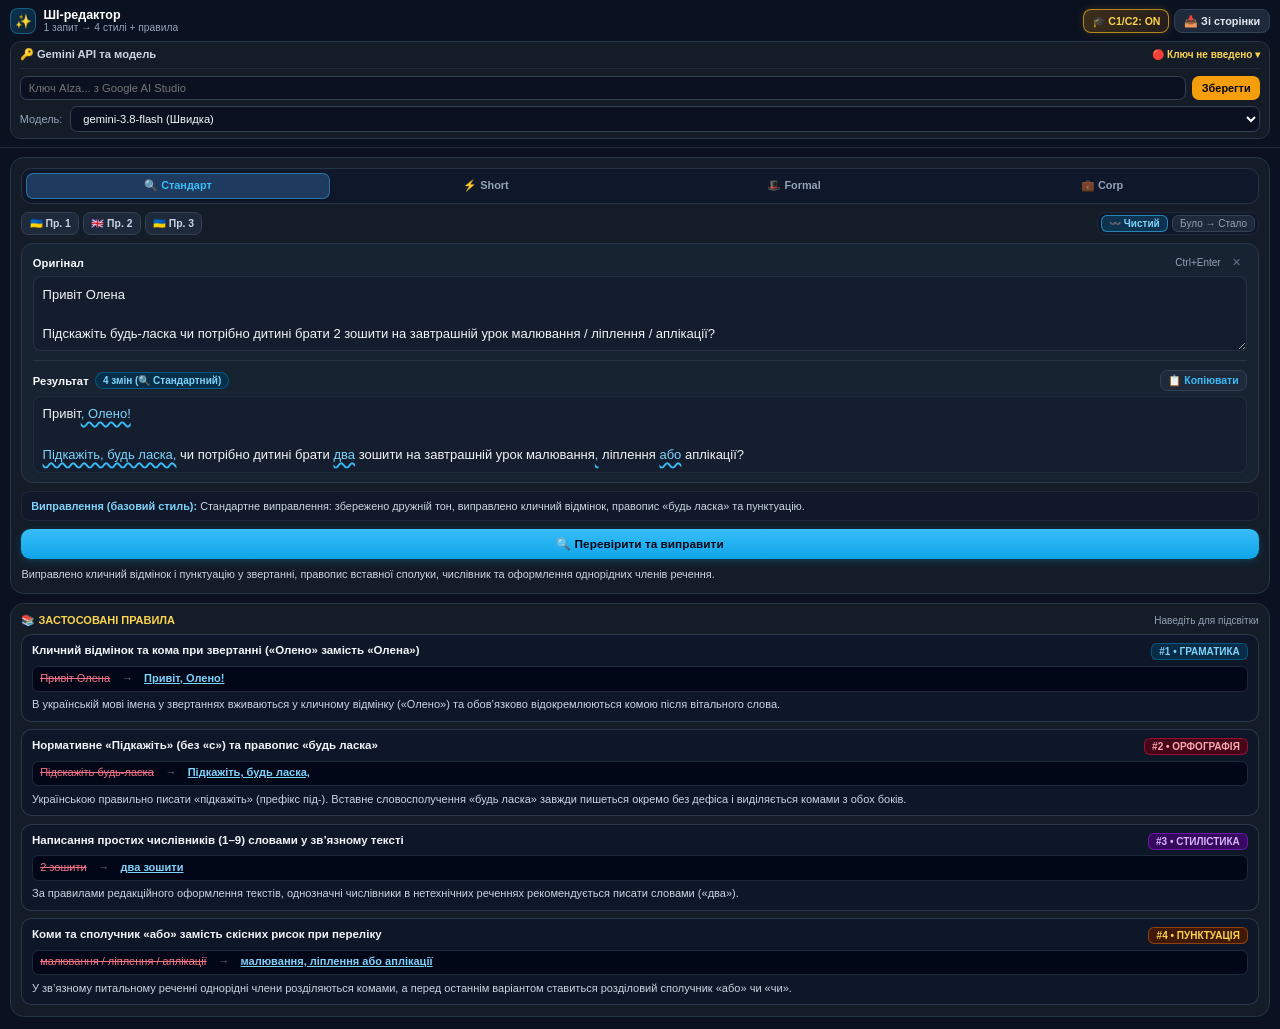
==== chrome_plugin/sidepanel.html @ 9a6841cc "feat: add standalone Chrome Side Panel extension for AI proofreading and rewrite" ====
<!DOCTYPE html>
<html lang="uk">
<head>
  <meta charset="UTF-8">
  <meta name="viewport" content="width=device-width, initial-scale=1.0">
  <title>ШІ-редактор та Виправлення</title>
  <link rel="stylesheet" href="./sidepanel.css">
</head>
<body data-sidepanel-standalone="true">
  <div class="sidepanel-root">
    <!-- Sticky Sidebar Header + Collapsible API Key Drawer -->
    <header class="sp-header">
      <div class="sp-header-top">
        <div class="sp-brand">
          <span class="sp-brand-icon">✨</span>
          <div>
            <div class="sp-brand-title">ШІ-редактор</div>
            <div class="sp-brand-sub">1 запит → 4 стилі + правила</div>
          </div>
        </div>
        <div class="sp-header-actions">
          <button id="btnToggleCamC1C2" type="button" class="ext-btn-cam ext-btn-cam-active" aria-pressed="true" title="Суворий режим Cambridge C1/C2 (CAE/CPE): перевіряє всі 12 розділів поглибленої граматики (Unreal Past, Modal Idioms, Inversion, Subjunctive, Conditionals, Collocations)">
            🎓 C1/C2: ON
          </button>
          <button id="btnGrabPageSelection" type="button" class="ext-btn-secondary" title="Взяти виділений мишкою текст з активної вкладки">
            📥 Зі сторінки
          </button>
        </div>
      </div>

      <details id="extApiKeyDetails" class="sp-key-details" open>
        <summary class="sp-key-summary">
          <span>🔑 Gemini API та модель</span>
          <span id="extKeyStatusBadge" class="text-[10px] text-amber-300 font-semibold">🔴 Ключ не введено ▾</span>
        </summary>
        <div class="sp-key-body">
          <div class="flex gap-1.5">
            <input id="extApiKeyInput" type="password" autocomplete="off" spellcheck="false" placeholder="Ключ AIza... з Google AI Studio" class="ext-input">
            <button id="btnExtSaveKey" type="button" class="ext-btn-save">Зберегти</button>
          </div>
          <div class="flex items-center justify-between gap-2">
            <label for="extModelSelect" class="text-[11px] text-slate-400 font-medium">Модель:</label>
            <select id="extModelSelect" class="ext-input">
              <option value="gemini-3.8-flash" selected>gemini-3.8-flash (Швидка)</option>
              <option value="gemini-3.5-flash-lite">gemini-3.5-flash-lite (Легка)</option>
              <option value="gemini-4-argon">gemini-4-argon (Глибока)</option>
              <option value="gemini-4-carbon">gemini-4-carbon (Макс)</option>
            </select>
          </div>
        </div>
      </details>
    </header>

    <!-- Main Sidebar Content -->
    <main class="sp-main">
      <!-- Editor Card -->
      <section class="ai-editor-shell">
        <!-- 4-Style Segmented Switcher (Default / Short / Formal / Corp) -->
        <div class="style-variant-bar" role="tablist" aria-label="Стиль результату">
          <button type="button" data-style-variant="default" class="style-variant-btn style-variant-btn-active" title="Стандартне виправлення зі збереженням тону">
            🔍 Стандарт
          </button>
          <button type="button" data-style-variant="short" class="style-variant-btn" title="Короткий та лаконічний варіант">
            ⚡ Short
          </button>
          <button type="button" data-style-variant="formal" class="style-variant-btn" title="Офіційно-діловий стиль">
            🎩 Formal
          </button>
          <button type="button" data-style-variant="corp" class="style-variant-btn" title="Корпоративний стиль для робочих чатів і листів">
            💼 Corp
          </button>
        </div>

        <!-- Compact Presets + Diff Mode Toggle Row -->
        <div class="sp-toolbar-row">
          <div class="sp-presets-group" aria-label="Швидкі приклади">
            <button type="button" data-preset="uk_parent_note" class="proofread-preset-btn ext-chip-btn" title="Український приклад: повідомлення вчителю">🇺🇦 Пр. 1</button>
            <button type="button" data-preset="en_team_note" class="proofread-preset-btn ext-chip-btn" title="Англійський приклад: робоче повідомлення">🇬🇧 Пр. 2</button>
            <button type="button" data-preset="uk_story" class="proofread-preset-btn ext-chip-btn" title="Український приклад: пізнавальна нотатка">🇺🇦 Пр. 3</button>
          </div>
          <div class="sp-diff-toggle" role="group" aria-label="Режим підсвітки">
            <button id="btnDiffModeWavy" type="button" class="px-2 py-0.5 rounded-md bg-sky-500/20 border border-sky-400/60 text-sky-300 font-bold text-[10px] transition">
              〰️ Чистий
            </button>
            <button id="btnDiffModeInline" type="button" class="px-2 py-0.5 rounded-md bg-slate-800 border border-slate-700 text-slate-400 font-medium text-[10px] transition">
              Було → Стало
            </button>
          </div>
        </div>

        <!-- Stacked Оригінал & Результат Card -->
        <div class="ai-editor-boxes-card">
          <!-- BOX 1: Оригінал -->
          <div class="sp-box-section">
            <div class="sp-box-header">
              <label for="proofreadOriginalInput" class="sp-box-title">Оригінал</label>
              <div class="flex items-center gap-1.5">
                <span class="text-[10px] text-slate-400">Ctrl+Enter</span>
                <button id="btnClearOriginal" type="button" class="sp-clear-btn" title="Очистити поле вводу">✕</button>
              </div>
            </div>
            <textarea id="proofreadOriginalInput" rows="3" spellcheck="false" placeholder="Введіть або вставте текст..." class="proofread-textarea"></textarea>
          </div>

          <div class="sp-box-divider"></div>

          <!-- BOX 2: Результат -->
          <div class="sp-box-section">
            <div class="sp-box-header">
              <div class="flex items-center gap-1.5">
                <span class="sp-box-title">Результат</span>
                <span id="proofreadChangesCountBadge" class="text-[10px] font-bold px-2 py-0.5 rounded-full bg-sky-950 text-sky-300 border border-sky-700/70">0 змін</span>
              </div>
              <button id="btnCopyProofread" type="button" title="Скопіювати активний варіант у буфер обміну" class="ext-copy-btn">
                📋 Копіювати
              </button>
            </div>
            <div id="proofreadResultBox" class="proofread-result-text"></div>
          </div>
        </div>

        <!-- Active Style Explanation Note -->
        <div id="proofreadStyleNote" class="sp-style-note"></div>

        <!-- Primary Action CTA -->
        <button id="btnRunProofread" type="button" class="ext-btn-primary">
          🔍 Перевірити та виправити
        </button>
        <p id="proofreadSummaryText" class="sp-summary-text"></p>
      </section>

      <!-- Applied Rules Breakdown -->
      <section class="ai-editor-shell sp-rules-section">
        <div class="sp-rules-header">
          <span class="text-[11px] font-extrabold text-amber-300 uppercase">📚 Застосовані правила</span>
          <span class="text-[10px] text-slate-400">Наведіть для підсвітки</span>
        </div>
        <div id="proofreadRulesContainer" class="space-y-2"></div>
      </section>
    </main>
  </div>

  <!-- Toast Banner -->
  <div id="extToastBanner" class="sp-toast hidden"></div>

  <script src="./tools.js"></script>
</body>
</html>
---- chrome_plugin/sidepanel.css ----
/* Standalone Sidebar-Adapted Styles for Chrome Side Panel (chrome_plugin/sidepanel.html) */
:root {
  color-scheme: dark;
}

* {
  box-sizing: border-box;
  font-family: -apple-system, BlinkMacSystemFont, 'Segoe UI', Roboto, Inter, sans-serif;
}

html,
body {
  margin: 0;
  padding: 0;
  width: 100%;
  min-height: 100dvh;
  background-color: #0b1120;
  color: #f8fafc;
  overflow-x: hidden;
  scrollbar-width: thin;
  scrollbar-color: #334155 transparent;
}

.hidden {
  display: none !important;
}

/* Root Sidebar Container with Container Queries for narrow (300px–420px) Side Panel */
.sidepanel-root {
  container-type: inline-size;
  container-name: sidepanel;
  display: flex;
  flex-direction: column;
  min-height: 100dvh;
  padding-bottom: 0.75rem;
}

/* Sticky Top Header & API Drawer */
.sp-header {
  position: sticky;
  top: 0;
  z-index: 30;
  background: rgba(11, 17, 32, 0.94);
  backdrop-filter: blur(10px);
  border-bottom: 1px solid #1e293b;
  padding: 0.5rem 0.625rem;
  display: flex;
  flex-direction: column;
  gap: 0.4rem;
}

.sp-header-top {
  display: flex;
  align-items: center;
  justify-content: space-between;
  gap: 0.4rem;
}

.sp-header-actions {
  display: flex;
  align-items: center;
  gap: 0.3rem;
  flex-shrink: 0;
}

.ext-btn-cam {
  background-color: #1e293b;
  color: #94a3b8;
  border: 1px solid #334155;
  border-radius: 0.5rem;
  padding: 0.28rem 0.5rem;
  font-size: 0.66rem;
  font-weight: 800;
  cursor: pointer;
  white-space: nowrap;
  transition: all 0.14s ease;
}

.ext-btn-cam:hover {
  border-color: #64748b;
  color: #e2e8f0;
}

.ext-btn-cam-active {
  background: linear-gradient(135deg, rgba(245, 158, 11, 0.22), rgba(217, 119, 6, 0.12)) !important;
  color: #fcd34d !important;
  border-color: rgba(251, 191, 36, 0.65) !important;
  box-shadow: 0 0 8px rgba(245, 158, 11, 0.18);
}

.sp-brand {
  display: flex;
  align-items: center;
  gap: 0.45rem;
  min-width: 0;
}

.sp-brand-icon {
  display: inline-flex;
  align-items: center;
  justify-content: center;
  width: 1.65rem;
  height: 1.65rem;
  border-radius: 0.5rem;
  background: linear-gradient(135deg, rgba(14, 165, 233, 0.25), rgba(56, 189, 248, 0.1));
  border: 1px solid rgba(56, 189, 248, 0.35);
  font-size: 0.85rem;
  flex-shrink: 0;
}

.sp-brand-title {
  font-size: 0.78rem;
  font-weight: 800;
  color: #ffffff;
  line-height: 1.15;
}

.sp-brand-sub {
  font-size: 0.64rem;
  color: #94a3b8;
  line-height: 1.15;
  white-space: nowrap;
  overflow: hidden;
  text-overflow: ellipsis;
}

.sp-key-details {
  background-color: #131c27;
  border: 1px solid #263548;
  border-radius: 0.65rem;
  padding: 0.38rem 0.55rem;
}

.sp-key-summary {
  font-size: 0.7rem;
  font-weight: 700;
  color: #cbd5e1;
  cursor: pointer;
  display: flex;
  align-items: center;
  justify-content: space-between;
  gap: 0.4rem;
  list-style: none;
}

.sp-key-summary::-webkit-details-marker {
  display: none;
}

.sp-key-body {
  margin-top: 0.45rem;
  padding-top: 0.45rem;
  border-top: 1px solid #1e293b;
  display: flex;
  flex-direction: column;
  gap: 0.4rem;
}

/* Main Content Stack */
.sp-main {
  display: flex;
  flex-direction: column;
  gap: 0.55rem;
  padding: 0.55rem 0.625rem 0.25rem;
  flex: 1;
}

.ai-editor-shell {
  background-color: #131c27;
  border: 1px solid #263548;
  border-radius: 0.85rem;
  padding: 0.65rem;
  display: flex;
  flex-direction: column;
  gap: 0.5rem;
}

/* 4-Style Segmented Switcher (Default / Short / Formal / Corp) */
.style-variant-bar {
  display: grid;
  grid-template-columns: repeat(4, minmax(0, 1fr));
  gap: 0.25rem;
  background-color: #0f172a;
  padding: 0.22rem;
  border-radius: 0.65rem;
  border: 1px solid #263548;
}

/* Automatically switch to 2x2 grid when Side Panel is dragged narrower than 325px */
@container sidepanel (max-width: 325px) {
  .style-variant-bar {
    grid-template-columns: repeat(2, minmax(0, 1fr));
  }
}

.style-variant-btn {
  border: 1px solid transparent;
  background: transparent;
  color: #94a3b8;
  font-size: 0.68rem;
  font-weight: 700;
  padding: 0.36rem 0.2rem;
  border-radius: 0.45rem;
  cursor: pointer;
  transition: all 0.14s ease;
  text-align: center;
  white-space: nowrap;
  overflow: hidden;
  text-overflow: ellipsis;
}

.style-variant-btn:hover {
  color: #e2e8f0;
  background-color: rgba(30, 41, 59, 0.7);
}

.style-variant-btn-active {
  background-color: #1e3a5f !important;
  color: #38bdf8 !important;
  border-color: rgba(56, 189, 248, 0.45) !important;
  box-shadow: 0 1px 3px rgba(0, 0, 0, 0.3);
}

/* Compact Toolbar Row (Presets + Diff Toggle) */
.sp-toolbar-row {
  display: flex;
  flex-wrap: wrap;
  align-items: center;
  justify-content: space-between;
  gap: 0.35rem;
}

.sp-presets-group {
  display: flex;
  align-items: center;
  gap: 0.25rem;
}

.sp-diff-toggle {
  display: inline-flex;
  align-items: center;
  gap: 0.25rem;
  background-color: #0f172a;
  padding: 0.15rem;
  border-radius: 0.5rem;
  border: 1px solid #1e293b;
}

.ext-chip-btn {
  background-color: #1e293b;
  color: #cbd5e1;
  border: 1px solid #334155;
  border-radius: 0.45rem;
  padding: 0.22rem 0.45rem;
  font-size: 0.65rem;
  font-weight: 600;
  cursor: pointer;
  transition: all 0.14s ease;
  white-space: nowrap;
}

.ext-chip-btn:hover {
  background-color: #334155;
  color: #ffffff;
}

/* Stacked Editor Card (Оригінал + Результат) */
.ai-editor-boxes-card {
  background-color: #182332;
  border: 1px solid #29384c;
  border-radius: 0.75rem;
  padding: 0.6rem 0.65rem;
  display: flex;
  flex-direction: column;
  gap: 0.5rem;
}

.sp-box-section {
  display: flex;
  flex-direction: column;
  gap: 0.3rem;
}

.sp-box-header {
  display: flex;
  align-items: center;
  justify-content: space-between;
  gap: 0.4rem;
}

.sp-box-title {
  font-size: 0.7rem;
  font-weight: 800;
  color: #f8fafc;
  letter-spacing: 0.01em;
}

.sp-clear-btn {
  background: transparent;
  border: 1px solid transparent;
  color: #64748b;
  font-size: 0.68rem;
  line-height: 1;
  padding: 0.15rem 0.3rem;
  border-radius: 0.35rem;
  cursor: pointer;
}

.sp-clear-btn:hover {
  color: #f87171;
  background-color: rgba(239, 68, 68, 0.12);
}

.sp-box-divider {
  border-top: 1px solid #263548;
  margin: 0.05rem 0;
}

.proofread-textarea {
  width: 100%;
  background: rgba(15, 23, 42, 0.45);
  border: 1px solid rgba(51, 65, 85, 0.55);
  border-radius: 0.5rem;
  padding: 0.45rem 0.55rem;
  color: #f1f5f9;
  font-size: 0.8125rem;
  line-height: 1.5;
  resize: vertical;
  min-height: 4.1rem;
  max-height: 10rem;
  field-sizing: content;
}

.proofread-textarea:focus {
  outline: none;
  border-color: rgba(56, 189, 248, 0.65);
  background: rgba(15, 23, 42, 0.75);
}

.proofread-result-text {
  color: #f1f5f9;
  font-size: 0.8125rem;
  line-height: 1.55;
  white-space: pre-wrap;
  word-break: break-word;
  user-select: text;
  min-height: 3.1rem;
  background: rgba(15, 23, 42, 0.35);
  border: 1px solid rgba(51, 65, 85, 0.4);
  border-radius: 0.5rem;
  padding: 0.45rem 0.55rem;
}

.sp-style-note {
  font-size: 0.68rem;
  line-height: 1.4;
  color: #cbd5e1;
  background-color: rgba(15, 23, 42, 0.7);
  border: 1px solid #1e293b;
  border-radius: 0.55rem;
  padding: 0.4rem 0.55rem;
}

.sp-summary-text {
  font-size: 0.68rem;
  line-height: 1.4;
  color: #cbd5e1;
  margin: 0;
}

/* Applied Rules Section in Narrow Sidebar */
.sp-rules-section {
  gap: 0.45rem;
}

.sp-rules-header {
  display: flex;
  align-items: center;
  justify-content: space-between;
  gap: 0.4rem;
}

.proofread-rule-card {
  background-color: rgba(15, 23, 42, 0.85);
  border: 1px solid rgba(51, 65, 85, 0.8);
  border-radius: 0.65rem;
  padding: 0.5rem 0.6rem;
  display: flex;
  flex-direction: column;
  gap: 0.35rem;
  cursor: pointer;
  transition: border-color 0.14s ease, background-color 0.14s ease;
}

.proofread-rule-card:hover {
  background-color: #0f172a;
  border-color: rgba(56, 189, 248, 0.6);
}

.sp-rule-top {
  display: flex;
  align-items: flex-start;
  justify-content: space-between;
  gap: 0.35rem;
}

.sp-rule-title {
  font-size: 0.72rem;
  font-weight: 700;
  color: #f1f5f9;
  line-height: 1.35;
}

.sp-rule-diff-chip {
  font-size: 0.69rem;
  font-family: ui-monospace, SFMono-Regular, Menlo, Consolas, monospace;
  background-color: rgba(2, 6, 23, 0.9);
  border: 1px solid #1e293b;
  padding: 0.22rem 0.45rem;
  border-radius: 0.4rem;
  word-break: break-word;
  line-height: 1.4;
}

.sp-rule-desc {
  font-size: 0.69rem;
  color: #cbd5e1;
  line-height: 1.42;
  margin: 0;
}

/* Mode 1: Wavy blue underline */
.diff-wavy-added {
  color: #7dd3fc;
  text-decoration-line: underline;
  text-decoration-style: wavy;
  text-decoration-color: #38bdf8;
  text-underline-offset: 3px;
  text-decoration-thickness: 1.5px;
  border-radius: 0.2rem;
  transition: background-color 0.15s ease;
}

/* Mode 2: Red strikethrough + Blue underline */
.diff-inline-del {
  color: #f87171;
  text-decoration-line: line-through;
  text-decoration-color: #ef4444;
  text-decoration-thickness: 1.5px;
  opacity: 0.92;
  margin-right: 0.15rem;
  border-radius: 0.2rem;
  transition: background-color 0.15s ease;
}

.diff-inline-ins {
  color: #38bdf8;
  text-decoration-line: underline;
  text-decoration-style: solid;
  text-decoration-color: #38bdf8;
  text-underline-offset: 3px;
  text-decoration-thickness: 1.5px;
  border-radius: 0.2rem;
  transition: background-color 0.15s ease;
}

.diff-span-active {
  background-color: rgba(56, 189, 248, 0.24);
  box-shadow: 0 0 0 2px rgba(56, 189, 248, 0.35);
}

/* Buttons & Inputs */
.ext-btn-primary {
  width: 100%;
  background: linear-gradient(180deg, #38bdf8 0%, #0ea5e9 100%);
  color: #020617;
  font-weight: 800;
  font-size: 0.74rem;
  border: none;
  border-radius: 0.6rem;
  padding: 0.5rem 0.75rem;
  cursor: pointer;
  transition: filter 0.15s ease, transform 0.1s ease;
  box-shadow: 0 2px 8px rgba(14, 165, 233, 0.25);
}

.ext-btn-primary:hover {
  filter: brightness(1.07);
}

.ext-btn-primary:active {
  transform: scale(0.99);
}

.ext-btn-primary:disabled {
  opacity: 0.65;
  cursor: wait;
}

.ext-btn-secondary {
  background-color: #1e293b;
  color: #e2e8f0;
  border: 1px solid #334155;
  border-radius: 0.5rem;
  padding: 0.3rem 0.55rem;
  font-size: 0.68rem;
  font-weight: 700;
  cursor: pointer;
  white-space: nowrap;
  transition: background-color 0.14s ease;
}

.ext-btn-secondary:hover {
  background-color: #334155;
}

.ext-btn-save {
  background-color: #f59e0b;
  color: #020617;
  border: none;
  border-radius: 0.45rem;
  padding: 0.3rem 0.6rem;
  font-size: 0.68rem;
  font-weight: 800;
  cursor: pointer;
  white-space: nowrap;
}

.ext-btn-save:hover {
  background-color: #fbbf24;
}

.ext-input {
  flex: 1;
  min-width: 0;
  background-color: #0b1120;
  border: 1px solid #334155;
  border-radius: 0.45rem;
  color: #f8fafc;
  padding: 0.3rem 0.5rem;
  font-size: 0.7rem;
}

.ext-input:focus {
  outline: none;
  border-color: #38bdf8;
}

.ext-copy-btn {
  display: inline-flex;
  align-items: center;
  gap: 0.2rem;
  padding: 0.2rem 0.48rem;
  border-radius: 0.45rem;
  background-color: #1e293b;
  border: 1px solid #334155;
  color: #38bdf8;
  font-size: 0.65rem;
  font-weight: 700;
  cursor: pointer;
  transition: background-color 0.14s ease;
}

.ext-copy-btn:hover {
  background-color: #334155;
  color: #7dd3fc;
}

.sp-toast {
  position: fixed;
  bottom: 0.6rem;
  left: 0.6rem;
  right: 0.6rem;
  background: #1e293b;
  border: 1px solid #38bdf8;
  color: #e0f2fe;
  padding: 0.45rem 0.65rem;
  border-radius: 0.55rem;
  font-size: 0.68rem;
  font-weight: 600;
  text-align: center;
  z-index: 50;
  box-shadow: 0 6px 18px rgba(0, 0, 0, 0.45);
}

/* Minimal utility classes used by tools.js */
.flex { display: flex; }
.flex-wrap { flex-wrap: wrap; }
.items-center { align-items: center; }
.justify-between { justify-content: space-between; }
.gap-1\.5 { gap: 0.375rem; }
.gap-2 { gap: 0.5rem; }
.space-y-1\.5 > * + * { margin-top: 0.375rem; }
.space-y-2 > * + * { margin-top: 0.45rem; }
.space-y-2\.5 > * + * { margin-top: 0.55rem; }
.space-y-3 > * + * { margin-top: 0.7rem; }
.text-xs { font-size: 0.75rem; }
.text-\[11px\] { font-size: 11px; }
.text-\[10px\] { font-size: 10px; }
.font-bold { font-weight: 700; }
.font-extrabold { font-weight: 800; }
.font-semibold { font-weight: 600; }
.font-medium { font-weight: 500; }
.font-mono { font-family: ui-monospace, SFMono-Regular, Menlo, Consolas, monospace; }
.uppercase { text-transform: uppercase; }
.italic { font-style: italic; }
.underline { text-decoration: underline; }
.line-through { text-decoration: line-through; }
.text-white { color: #ffffff; }
.text-slate-100 { color: #f1f5f9; }
.text-slate-200 { color: #e2e8f0; }
.text-slate-300 { color: #cbd5e1; }
.text-slate-400 { color: #94a3b8; }
.text-slate-500 { color: #64748b; }
.text-sky-300 { color: #7dd3fc; }
.text-amber-300 { color: #fcd34d; }
.text-rose-300 { color: #fda4af; }
.text-rose-400 { color: #fb7185; }
.text-emerald-300 { color: #6ee7b7; }
.text-purple-300 { color: #d8b4fe; }
.bg-slate-800 { background-color: #1e293b; }
.bg-slate-900\/70 { background-color: rgba(15, 23, 42, 0.7); }
.bg-slate-900\/85 { background-color: rgba(15, 23, 42, 0.85); }
.bg-slate-950\/90 { background-color: rgba(2, 6, 23, 0.9); }
.bg-sky-500\/20 { background-color: rgba(14, 165, 233, 0.2); }
.bg-sky-950 { background-color: #082f49; }
.bg-sky-950\/90 { background-color: rgba(8, 47, 73, 0.9); }
.bg-amber-950\/90 { background-color: rgba(69, 26, 3, 0.9); }
.bg-rose-950\/90 { background-color: rgba(76, 5, 25, 0.9); }
.bg-emerald-950 { background-color: #022c22; }
.bg-emerald-950\/90 { background-color: rgba(2, 44, 34, 0.9); }
.bg-purple-950\/90 { background-color: rgba(59, 7, 100, 0.9); }
.border { border-width: 1px; border-style: solid; }
.border-slate-700 { border-color: #334155; }
.border-slate-700\/80 { border-color: rgba(51, 65, 85, 0.8); }
.border-slate-800 { border-color: #1e293b; }
.border-sky-400\/60 { border-color: rgba(56, 189, 248, 0.6); }
.border-sky-700\/70 { border-color: rgba(3, 105, 161, 0.7); }
.border-amber-700\/70 { border-color: rgba(180, 83, 9, 0.7); }
.border-rose-700\/70 { border-color: rgba(190, 18, 60, 0.7); }
.border-emerald-700\/70 { border-color: rgba(4, 120, 87, 0.7); }
.border-purple-700\/70 { border-color: rgba(126, 34, 206, 0.7); }
.rounded-md { border-radius: 0.375rem; }
.rounded-lg { border-radius: 0.5rem; }
.rounded-xl { border-radius: 0.75rem; }
.rounded-full { border-radius: 9999px; }
.p-3 { padding: 0.6rem; }
.p-4 { padding: 0.75rem; }
.px-2 { padding-left: 0.45rem; padding-right: 0.45rem; }
.px-2\.5 { padding-left: 0.55rem; padding-right: 0.55rem; }
.py-0\.5 { padding-top: 0.125rem; padding-bottom: 0.125rem; }
.py-1 { padding-top: 0.22rem; padding-bottom: 0.22rem; }
.mr-1\.5 { margin-right: 0.3rem; }
.cursor-pointer { cursor: pointer; }
.text-center { text-align: center; }
.leading-relaxed { line-height: 1.45; }
.transition { transition: all 0.14s ease; }
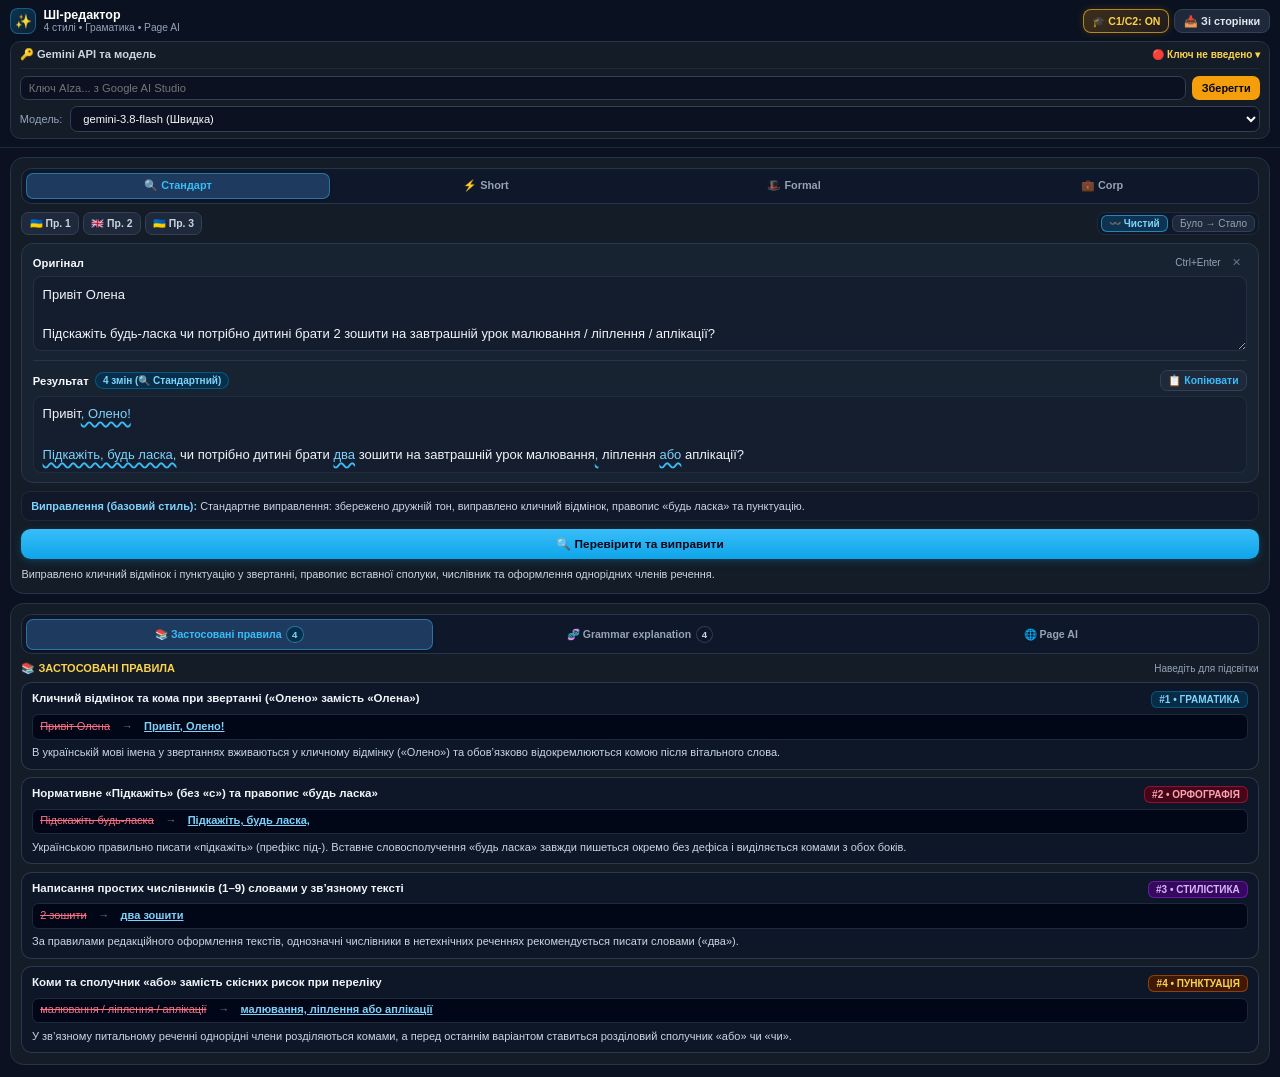
==== commit 3bfbcb13: "feat: add Chrome side panel extension with AI editor and context menus" ====
--- a/chrome_plugin/sidepanel.html
+++ b/chrome_plugin/sidepanel.html
@@ -15,7 +15,7 @@
           <span class="sp-brand-icon">✨</span>
           <div>
             <div class="sp-brand-title">ШІ-редактор</div>
-            <div class="sp-brand-sub">1 запит → 4 стилі + правила</div>
+            <div class="sp-brand-sub">4 стилі • Граматика • Page AI</div>
           </div>
         </div>
         <div class="sp-header-actions">
@@ -129,13 +129,109 @@
         <p id="proofreadSummaryText" class="sp-summary-text"></p>
       </section>
 
-      <!-- Applied Rules Breakdown -->
+      <!-- 3-Tab Analysis & Page Assistant Section -->
       <section class="ai-editor-shell sp-rules-section">
-        <div class="sp-rules-header">
-          <span class="text-[11px] font-extrabold text-amber-300 uppercase">📚 Застосовані правила</span>
-          <span class="text-[10px] text-slate-400">Наведіть для підсвітки</span>
-        </div>
-        <div id="proofreadRulesContainer" class="space-y-2"></div>
+        <div class="sp-analysis-tabs" role="tablist" aria-label="Аналіз та асистент сторінки">
+          <button id="btnTabAppliedRules" type="button" data-analysis-tab="rules" class="sp-analysis-tab sp-analysis-tab-active" role="tab" aria-selected="true" title="Застосовані правила виправлення">
+            <span>📚 Застосовані правила</span>
+            <span id="appliedRulesTabBadge" class="sp-tab-badge">0</span>
+          </button>
+          <button id="btnTabGrammarExplanation" type="button" data-analysis-tab="grammar" class="sp-analysis-tab" role="tab" aria-selected="false" title="Grammar explanation — повний граматичний розбір речення">
+            <span>🧬 Grammar explanation</span>
+            <span id="grammarExplanationTabBadge" class="sp-tab-badge">0</span>
+          </button>
+          <button id="btnTabPageAssistant" type="button" data-analysis-tab="page" class="sp-analysis-tab" role="tab" aria-selected="false" title="Page Assistant — запитання по поточній сторінці або виділеному тексту">
+            <span>🌐 Page AI</span>
+            <span id="pageSelectionActiveDot" class="sp-selection-dot hidden" title="Виділено текст на сторінці"></span>
+          </button>
+        </div>
+
+        <!-- TAB 1 PANEL: Застосовані правила -->
+        <div id="proofreadRulesPanel" class="space-y-2">
+          <div class="sp-rules-header">
+            <span class="text-[11px] font-extrabold text-amber-300 uppercase">📚 Застосовані правила</span>
+            <span class="text-[10px] text-slate-400">Наведіть для підсвітки</span>
+          </div>
+          <div id="proofreadRulesContainer" class="space-y-2"></div>
+        </div>
+
+        <!-- TAB 2 PANEL: Grammar explanation -->
+        <div id="grammarExplanationPanel" class="space-y-2 hidden">
+          <div class="sp-rules-header">
+            <span class="text-[11px] font-extrabold text-sky-300 uppercase">🧬 Grammar explanation</span>
+            <span class="text-[10px] text-slate-400">Структура та граматика речення</span>
+          </div>
+          <div id="grammarExplanationContainer" class="space-y-2"></div>
+        </div>
+
+        <!-- TAB 3 PANEL: Page Assistant (Selection-Aware) -->
+        <div id="pageAssistantPanel" class="space-y-2.5 hidden">
+          <div class="sp-rules-header">
+            <span class="text-[11px] font-extrabold text-emerald-300 uppercase">🌐 Page Assistant</span>
+            <button id="btnRefreshPageContext" type="button" class="ext-chip-btn" title="Зчитати актуальний текст та виділення з активної вкладки">
+              🔄 Оновити контекст
+            </button>
+          </div>
+
+          <!-- Active Page Metadata Bar -->
+          <div id="pageAssistantContextMeta" class="sp-page-context-bar">
+            📄 Контекст активної сторінки зчитується автоматично
+          </div>
+
+          <!-- Auto-Detected Page Selection Priority Card -->
+          <div id="pageAssistantSelectionCard" class="sp-selection-priority-card hidden">
+            <div class="sp-selection-card-header">
+              <span class="sp-selection-badge">🎯 Пріоритет: виділений текст на сторінці</span>
+              <button id="btnClearPageSelectionFocus" type="button" class="sp-selection-ignore-btn" title="Ігнорувати виділення та відповідати по всій сторінці">
+                ✕ Уся сторінка
+              </button>
+            </div>
+            <div id="pageAssistantSelectionPreview" class="sp-selection-preview-text"></div>
+          </div>
+
+          <!-- Quick Starter Prompts -->
+          <div class="sp-presets-group flex-wrap" aria-label="Швидкі запити по сторінці">
+            <button type="button" data-page-preset="Поясни головну суть та зроби короткий зміст (summary)." class="page-preset-btn ext-chip-btn">📝 Короткий зміст</button>
+            <button type="button" data-page-preset="Випиши ключові тези, факти та висновки." class="page-preset-btn ext-chip-btn">🔑 Головні тези</button>
+            <button type="button" data-page-preset="Поясни граматику, лексику та переклад цього фрагмента або тексту." class="page-preset-btn ext-chip-btn">🎓 Розбір і переклад</button>
+            <button type="button" data-page-preset="Знайди запитання чи завдання та дай правильні відповіді з коротким поясненням." class="page-preset-btn ext-chip-btn">❓ Відповіді на питання</button>
+          </div>
+
+          <!-- Question / Prompt Input -->
+          <div class="ai-editor-boxes-card">
+            <div class="sp-box-section">
+              <div class="sp-box-header">
+                <label for="pageAssistantInput" class="sp-box-title">Запитання або промпт</label>
+                <div class="flex items-center gap-1.5">
+                  <span class="text-[10px] text-slate-400">Ctrl+Enter</span>
+                  <button id="btnClearPagePrompt" type="button" class="sp-clear-btn" title="Очистити запитання">✕</button>
+                </div>
+              </div>
+              <textarea id="pageAssistantInput" rows="2" spellcheck="false" placeholder="Запитайте будь-що про виділений фрагмент або поточну сторінку..." class="proofread-textarea"></textarea>
+            </div>
+          </div>
+
+          <!-- Primary Ask Button -->
+          <button id="btnAskPageAssistant" type="button" class="ext-btn-primary">
+            🤖 Запитати по сторінці
+          </button>
+
+          <!-- Assistant Answer Card -->
+          <div id="pageAssistantResultWrap" class="ai-editor-boxes-card hidden">
+            <div class="sp-box-section">
+              <div class="sp-box-header">
+                <div class="flex items-center gap-1.5">
+                  <span class="sp-box-title text-emerald-300">Відповідь Page AI</span>
+                  <span id="pageAssistantScopeBadge" class="text-[10px] font-bold px-2 py-0.5 rounded-full bg-emerald-950 text-emerald-300 border border-emerald-700/70">Сторінка</span>
+                </div>
+                <button id="btnCopyPageAnswer" type="button" title="Скопіювати відповідь у буфер обміну" class="ext-copy-btn">
+                  📋 Копіювати
+                </button>
+              </div>
+              <div id="pageAssistantAnswerBox" class="proofread-result-text sp-assistant-answer"></div>
+            </div>
+          </div>
+        </div>
       </section>
     </main>
   </div>
--- a/chrome_plugin/sidepanel.css
+++ b/chrome_plugin/sidepanel.css
@@ -368,9 +368,88 @@
   margin: 0;
 }
 
-/* Applied Rules Section in Narrow Sidebar */
+/* Applied Rules, Grammar Explanation & Page Assistant Section in Narrow Sidebar */
 .sp-rules-section {
-  gap: 0.45rem;
+  gap: 0.5rem;
+}
+
+.sp-analysis-tabs {
+  display: grid;
+  grid-template-columns: repeat(3, minmax(0, 1fr));
+  gap: 0.25rem;
+  background-color: #0f172a;
+  padding: 0.22rem;
+  border-radius: 0.65rem;
+  border: 1px solid #263548;
+}
+
+@container sidepanel (max-width: 340px) {
+  .sp-analysis-tabs {
+    grid-template-columns: 1fr;
+  }
+}
+
+.sp-analysis-tab {
+  display: inline-flex;
+  align-items: center;
+  justify-content: center;
+  gap: 0.28rem;
+  border: 1px solid transparent;
+  background: transparent;
+  color: #94a3b8;
+  font-size: 0.66rem;
+  font-weight: 700;
+  padding: 0.38rem 0.25rem;
+  border-radius: 0.45rem;
+  cursor: pointer;
+  transition: all 0.14s ease;
+  text-align: center;
+  white-space: nowrap;
+  overflow: hidden;
+  text-overflow: ellipsis;
+}
+
+.sp-analysis-tab:hover {
+  color: #e2e8f0;
+  background-color: rgba(30, 41, 59, 0.7);
+}
+
+.sp-analysis-tab-active {
+  background-color: #1e3a5f !important;
+  color: #38bdf8 !important;
+  border-color: rgba(56, 189, 248, 0.45) !important;
+  box-shadow: 0 1px 3px rgba(0, 0, 0, 0.3);
+}
+
+.sp-tab-badge {
+  display: inline-flex;
+  align-items: center;
+  justify-content: center;
+  min-width: 1.1rem;
+  height: 1.05rem;
+  padding: 0 0.28rem;
+  border-radius: 9999px;
+  font-size: 0.6rem;
+  font-weight: 800;
+  background-color: rgba(15, 23, 42, 0.85);
+  color: #cbd5e1;
+  border: 1px solid rgba(100, 116, 139, 0.4);
+  flex-shrink: 0;
+}
+
+.sp-analysis-tab-active .sp-tab-badge {
+  background-color: rgba(8, 47, 73, 0.95);
+  color: #7dd3fc;
+  border-color: rgba(56, 189, 248, 0.5);
+}
+
+.sp-selection-dot {
+  width: 0.45rem;
+  height: 0.45rem;
+  border-radius: 9999px;
+  background-color: #fbbf24;
+  box-shadow: 0 0 6px rgba(251, 191, 36, 0.85);
+  flex-shrink: 0;
 }
 
 .sp-rules-header {
@@ -378,6 +457,148 @@
   align-items: center;
   justify-content: space-between;
   gap: 0.4rem;
+}
+
+/* Tab 2: Grammar Explanation Overview & Construction Cards */
+.grammar-overview-card {
+  background: linear-gradient(145deg, rgba(15, 23, 42, 0.92), rgba(8, 47, 73, 0.35));
+  border: 1px solid rgba(56, 189, 248, 0.38);
+  border-radius: 0.65rem;
+  padding: 0.55rem 0.65rem;
+  display: flex;
+  flex-direction: column;
+  gap: 0.4rem;
+}
+
+.grammar-overview-item {
+  display: flex;
+  flex-direction: column;
+  gap: 0.15rem;
+}
+
+.grammar-overview-label {
+  font-size: 0.62rem;
+  font-weight: 800;
+  text-transform: uppercase;
+  letter-spacing: 0.03em;
+  color: #38bdf8;
+}
+
+.grammar-overview-value {
+  font-size: 0.7rem;
+  color: #f1f5f9;
+  line-height: 1.4;
+}
+
+.grammar-formula-box {
+  font-size: 0.68rem;
+  font-family: ui-monospace, SFMono-Regular, Menlo, Consolas, monospace;
+  background-color: rgba(2, 6, 23, 0.88);
+  border: 1px solid rgba(56, 189, 248, 0.3);
+  color: #bae6fd;
+  padding: 0.3rem 0.5rem;
+  border-radius: 0.45rem;
+  line-height: 1.45;
+  word-break: break-word;
+}
+
+.grammar-item-card {
+  background-color: rgba(15, 23, 42, 0.85);
+  border: 1px solid rgba(51, 65, 85, 0.8);
+  border-radius: 0.65rem;
+  padding: 0.5rem 0.6rem;
+  display: flex;
+  flex-direction: column;
+  gap: 0.35rem;
+  transition: border-color 0.14s ease, background-color 0.14s ease;
+}
+
+.grammar-item-card:hover {
+  background-color: #0f172a;
+  border-color: rgba(56, 189, 248, 0.55);
+}
+
+.grammar-fragment-chip {
+  font-size: 0.69rem;
+  font-family: ui-monospace, SFMono-Regular, Menlo, Consolas, monospace;
+  background-color: rgba(2, 6, 23, 0.9);
+  border: 1px solid #1e293b;
+  color: #7dd3fc;
+  padding: 0.22rem 0.45rem;
+  border-radius: 0.4rem;
+  word-break: break-word;
+  line-height: 1.4;
+  font-weight: 600;
+}
+
+/* Tab 3: Selection-Aware Page Assistant */
+.sp-page-context-bar {
+  font-size: 0.66rem;
+  color: #cbd5e1;
+  background-color: rgba(15, 23, 42, 0.75);
+  border: 1px solid #1e293b;
+  border-radius: 0.5rem;
+  padding: 0.35rem 0.5rem;
+  line-height: 1.35;
+  word-break: break-word;
+}
+
+.sp-selection-priority-card {
+  background: linear-gradient(135deg, rgba(245, 158, 11, 0.15), rgba(14, 165, 233, 0.12));
+  border: 1px solid rgba(251, 191, 36, 0.55);
+  border-radius: 0.6rem;
+  padding: 0.45rem 0.55rem;
+  display: flex;
+  flex-direction: column;
+  gap: 0.3rem;
+}
+
+.sp-selection-card-header {
+  display: flex;
+  align-items: center;
+  justify-content: space-between;
+  gap: 0.35rem;
+}
+
+.sp-selection-badge {
+  font-size: 0.64rem;
+  font-weight: 800;
+  color: #fde68a;
+}
+
+.sp-selection-ignore-btn {
+  background-color: rgba(15, 23, 42, 0.75);
+  color: #cbd5e1;
+  border: 1px solid rgba(148, 163, 184, 0.35);
+  border-radius: 0.35rem;
+  padding: 0.12rem 0.38rem;
+  font-size: 0.6rem;
+  font-weight: 700;
+  cursor: pointer;
+  white-space: nowrap;
+}
+
+.sp-selection-ignore-btn:hover {
+  color: #ffffff;
+  border-color: #94a3b8;
+}
+
+.sp-selection-preview-text {
+  font-size: 0.68rem;
+  color: #f8fafc;
+  font-style: italic;
+  line-height: 1.4;
+  background-color: rgba(2, 6, 23, 0.65);
+  border-radius: 0.4rem;
+  padding: 0.3rem 0.45rem;
+  max-height: 4.5rem;
+  overflow-y: auto;
+  word-break: break-word;
+}
+
+.sp-assistant-answer {
+  max-height: 22rem;
+  overflow-y: auto;
 }
 
 .proofread-rule-card {
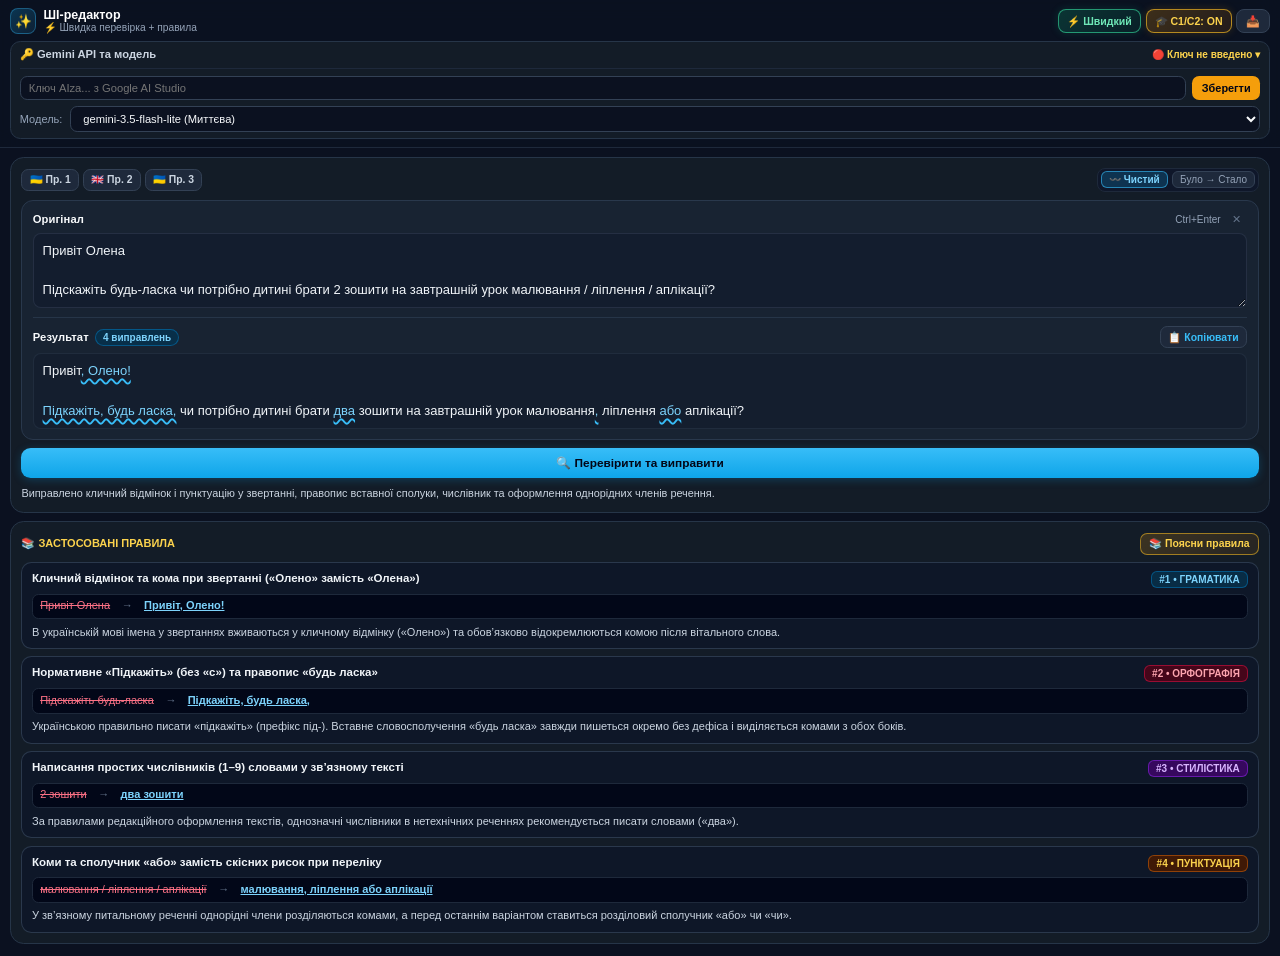
==== commit 3f01f663: "feat: add chrome extension side panel UI and tools script" ====
--- a/chrome_plugin/sidepanel.html
+++ b/chrome_plugin/sidepanel.html
@@ -15,15 +15,18 @@
           <span class="sp-brand-icon">✨</span>
           <div>
             <div class="sp-brand-title">ШІ-редактор</div>
-            <div class="sp-brand-sub">4 стилі • Граматика • Page AI</div>
+            <div id="spModeSubtitle" class="sp-brand-sub">⚡ Швидка перевірка + правила</div>
           </div>
         </div>
         <div class="sp-header-actions">
+          <button id="btnToggleQuickMode" type="button" class="ext-btn-quick ext-btn-quick-active" aria-pressed="true" title="Перемикач режиму: ⚡ Швидкий (лише граматика оригіналу + правила, у 3 рази швидше) або 🎨 4 Стилі (генерація Стандарт / Short / Formal / Corp)">
+            ⚡ Швидкий
+          </button>
           <button id="btnToggleCamC1C2" type="button" class="ext-btn-cam ext-btn-cam-active" aria-pressed="true" title="Суворий режим Cambridge C1/C2 (CAE/CPE): перевіряє всі 12 розділів поглибленої граматики (Unreal Past, Modal Idioms, Inversion, Subjunctive, Conditionals, Collocations)">
             🎓 C1/C2: ON
           </button>
           <button id="btnGrabPageSelection" type="button" class="ext-btn-secondary" title="Взяти виділений мишкою текст з активної вкладки">
-            📥 Зі сторінки
+            📥
           </button>
         </div>
       </div>
@@ -41,8 +44,8 @@
           <div class="flex items-center justify-between gap-2">
             <label for="extModelSelect" class="text-[11px] text-slate-400 font-medium">Модель:</label>
             <select id="extModelSelect" class="ext-input">
-              <option value="gemini-3.8-flash" selected>gemini-3.8-flash (Швидка)</option>
-              <option value="gemini-3.5-flash-lite">gemini-3.5-flash-lite (Легка)</option>
+              <option value="gemini-3.5-flash-lite" selected>gemini-3.5-flash-lite (Миттєва)</option>
+              <option value="gemini-3.8-flash">gemini-3.8-flash (Розумна)</option>
               <option value="gemini-4-argon">gemini-4-argon (Глибока)</option>
               <option value="gemini-4-carbon">gemini-4-carbon (Макс)</option>
             </select>
@@ -55,8 +58,8 @@
     <main class="sp-main">
       <!-- Editor Card -->
       <section class="ai-editor-shell">
-        <!-- 4-Style Segmented Switcher (Default / Short / Formal / Corp) -->
-        <div class="style-variant-bar" role="tablist" aria-label="Стиль результату">
+        <!-- 4-Style Segmented Switcher (Default / Short / Formal / Corp) — shown when Styles mode is enabled -->
+        <div id="styleVariantBar" class="style-variant-bar hidden" role="tablist" aria-label="Стиль результату">
           <button type="button" data-style-variant="default" class="style-variant-btn style-variant-btn-active" title="Стандартне виправлення зі збереженням тону">
             🔍 Стандарт
           </button>
@@ -129,109 +132,15 @@
         <p id="proofreadSummaryText" class="sp-summary-text"></p>
       </section>
 
-      <!-- 3-Tab Analysis & Page Assistant Section -->
+      <!-- Applied Rules Breakdown -->
       <section class="ai-editor-shell sp-rules-section">
-        <div class="sp-analysis-tabs" role="tablist" aria-label="Аналіз та асистент сторінки">
-          <button id="btnTabAppliedRules" type="button" data-analysis-tab="rules" class="sp-analysis-tab sp-analysis-tab-active" role="tab" aria-selected="true" title="Застосовані правила виправлення">
-            <span>📚 Застосовані правила</span>
-            <span id="appliedRulesTabBadge" class="sp-tab-badge">0</span>
-          </button>
-          <button id="btnTabGrammarExplanation" type="button" data-analysis-tab="grammar" class="sp-analysis-tab" role="tab" aria-selected="false" title="Grammar explanation — повний граматичний розбір речення">
-            <span>🧬 Grammar explanation</span>
-            <span id="grammarExplanationTabBadge" class="sp-tab-badge">0</span>
-          </button>
-          <button id="btnTabPageAssistant" type="button" data-analysis-tab="page" class="sp-analysis-tab" role="tab" aria-selected="false" title="Page Assistant — запитання по поточній сторінці або виділеному тексту">
-            <span>🌐 Page AI</span>
-            <span id="pageSelectionActiveDot" class="sp-selection-dot hidden" title="Виділено текст на сторінці"></span>
+        <div class="sp-rules-header">
+          <span class="text-[11px] font-extrabold text-amber-300 uppercase">📚 Застосовані правила</span>
+          <button id="btnExplainRules" type="button" class="ext-btn-explain" title="Згенерувати детальне пояснення граматичних правил для поточного виправлення">
+            📚 Поясни правила
           </button>
         </div>
-
-        <!-- TAB 1 PANEL: Застосовані правила -->
-        <div id="proofreadRulesPanel" class="space-y-2">
-          <div class="sp-rules-header">
-            <span class="text-[11px] font-extrabold text-amber-300 uppercase">📚 Застосовані правила</span>
-            <span class="text-[10px] text-slate-400">Наведіть для підсвітки</span>
-          </div>
-          <div id="proofreadRulesContainer" class="space-y-2"></div>
-        </div>
-
-        <!-- TAB 2 PANEL: Grammar explanation -->
-        <div id="grammarExplanationPanel" class="space-y-2 hidden">
-          <div class="sp-rules-header">
-            <span class="text-[11px] font-extrabold text-sky-300 uppercase">🧬 Grammar explanation</span>
-            <span class="text-[10px] text-slate-400">Структура та граматика речення</span>
-          </div>
-          <div id="grammarExplanationContainer" class="space-y-2"></div>
-        </div>
-
-        <!-- TAB 3 PANEL: Page Assistant (Selection-Aware) -->
-        <div id="pageAssistantPanel" class="space-y-2.5 hidden">
-          <div class="sp-rules-header">
-            <span class="text-[11px] font-extrabold text-emerald-300 uppercase">🌐 Page Assistant</span>
-            <button id="btnRefreshPageContext" type="button" class="ext-chip-btn" title="Зчитати актуальний текст та виділення з активної вкладки">
-              🔄 Оновити контекст
-            </button>
-          </div>
-
-          <!-- Active Page Metadata Bar -->
-          <div id="pageAssistantContextMeta" class="sp-page-context-bar">
-            📄 Контекст активної сторінки зчитується автоматично
-          </div>
-
-          <!-- Auto-Detected Page Selection Priority Card -->
-          <div id="pageAssistantSelectionCard" class="sp-selection-priority-card hidden">
-            <div class="sp-selection-card-header">
-              <span class="sp-selection-badge">🎯 Пріоритет: виділений текст на сторінці</span>
-              <button id="btnClearPageSelectionFocus" type="button" class="sp-selection-ignore-btn" title="Ігнорувати виділення та відповідати по всій сторінці">
-                ✕ Уся сторінка
-              </button>
-            </div>
-            <div id="pageAssistantSelectionPreview" class="sp-selection-preview-text"></div>
-          </div>
-
-          <!-- Quick Starter Prompts -->
-          <div class="sp-presets-group flex-wrap" aria-label="Швидкі запити по сторінці">
-            <button type="button" data-page-preset="Поясни головну суть та зроби короткий зміст (summary)." class="page-preset-btn ext-chip-btn">📝 Короткий зміст</button>
-            <button type="button" data-page-preset="Випиши ключові тези, факти та висновки." class="page-preset-btn ext-chip-btn">🔑 Головні тези</button>
-            <button type="button" data-page-preset="Поясни граматику, лексику та переклад цього фрагмента або тексту." class="page-preset-btn ext-chip-btn">🎓 Розбір і переклад</button>
-            <button type="button" data-page-preset="Знайди запитання чи завдання та дай правильні відповіді з коротким поясненням." class="page-preset-btn ext-chip-btn">❓ Відповіді на питання</button>
-          </div>
-
-          <!-- Question / Prompt Input -->
-          <div class="ai-editor-boxes-card">
-            <div class="sp-box-section">
-              <div class="sp-box-header">
-                <label for="pageAssistantInput" class="sp-box-title">Запитання або промпт</label>
-                <div class="flex items-center gap-1.5">
-                  <span class="text-[10px] text-slate-400">Ctrl+Enter</span>
-                  <button id="btnClearPagePrompt" type="button" class="sp-clear-btn" title="Очистити запитання">✕</button>
-                </div>
-              </div>
-              <textarea id="pageAssistantInput" rows="2" spellcheck="false" placeholder="Запитайте будь-що про виділений фрагмент або поточну сторінку..." class="proofread-textarea"></textarea>
-            </div>
-          </div>
-
-          <!-- Primary Ask Button -->
-          <button id="btnAskPageAssistant" type="button" class="ext-btn-primary">
-            🤖 Запитати по сторінці
-          </button>
-
-          <!-- Assistant Answer Card -->
-          <div id="pageAssistantResultWrap" class="ai-editor-boxes-card hidden">
-            <div class="sp-box-section">
-              <div class="sp-box-header">
-                <div class="flex items-center gap-1.5">
-                  <span class="sp-box-title text-emerald-300">Відповідь Page AI</span>
-                  <span id="pageAssistantScopeBadge" class="text-[10px] font-bold px-2 py-0.5 rounded-full bg-emerald-950 text-emerald-300 border border-emerald-700/70">Сторінка</span>
-                </div>
-                <button id="btnCopyPageAnswer" type="button" title="Скопіювати відповідь у буфер обміну" class="ext-copy-btn">
-                  📋 Копіювати
-                </button>
-              </div>
-              <div id="pageAssistantAnswerBox" class="proofread-result-text sp-assistant-answer"></div>
-            </div>
-          </div>
-        </div>
+        <div id="proofreadRulesContainer" class="space-y-2"></div>
       </section>
     </main>
   </div>
--- a/chrome_plugin/sidepanel.css
+++ b/chrome_plugin/sidepanel.css
@@ -86,6 +86,62 @@
   color: #fcd34d !important;
   border-color: rgba(251, 191, 36, 0.65) !important;
   box-shadow: 0 0 8px rgba(245, 158, 11, 0.18);
+}
+
+.ext-btn-quick {
+  background-color: #1e293b;
+  color: #cbd5e1;
+  border: 1px solid #334155;
+  border-radius: 0.5rem;
+  padding: 0.28rem 0.5rem;
+  font-size: 0.66rem;
+  font-weight: 800;
+  cursor: pointer;
+  white-space: nowrap;
+  transition: all 0.14s ease;
+}
+
+.ext-btn-quick:hover {
+  border-color: #64748b;
+  color: #ffffff;
+}
+
+.ext-btn-quick-active {
+  background: linear-gradient(135deg, rgba(16, 185, 129, 0.22), rgba(5, 150, 105, 0.12)) !important;
+  color: #6ee7b7 !important;
+  border-color: rgba(52, 211, 153, 0.65) !important;
+  box-shadow: 0 0 8px rgba(16, 185, 129, 0.18);
+}
+
+.ext-btn-styles-active {
+  background: linear-gradient(135deg, rgba(168, 85, 247, 0.22), rgba(126, 34, 206, 0.14)) !important;
+  color: #d8b4fe !important;
+  border-color: rgba(192, 132, 252, 0.65) !important;
+  box-shadow: 0 0 8px rgba(168, 85, 247, 0.18);
+}
+
+.ext-btn-explain {
+  background: linear-gradient(135deg, rgba(245, 158, 11, 0.18), rgba(217, 119, 6, 0.1));
+  color: #fcd34d;
+  border: 1px solid rgba(251, 191, 36, 0.55);
+  border-radius: 0.45rem;
+  padding: 0.22rem 0.5rem;
+  font-size: 0.65rem;
+  font-weight: 700;
+  cursor: pointer;
+  white-space: nowrap;
+  transition: all 0.14s ease;
+}
+
+.ext-btn-explain:hover {
+  background: linear-gradient(135deg, rgba(245, 158, 11, 0.28), rgba(217, 119, 6, 0.18));
+  color: #fef08a;
+  border-color: #fbbf24;
+}
+
+.ext-btn-explain:disabled {
+  opacity: 0.6;
+  cursor: wait;
 }
 
 .sp-brand {
@@ -368,88 +424,9 @@
   margin: 0;
 }
 
-/* Applied Rules, Grammar Explanation & Page Assistant Section in Narrow Sidebar */
+/* Applied Rules Section in Narrow Sidebar */
 .sp-rules-section {
-  gap: 0.5rem;
-}
-
-.sp-analysis-tabs {
-  display: grid;
-  grid-template-columns: repeat(3, minmax(0, 1fr));
-  gap: 0.25rem;
-  background-color: #0f172a;
-  padding: 0.22rem;
-  border-radius: 0.65rem;
-  border: 1px solid #263548;
-}
-
-@container sidepanel (max-width: 340px) {
-  .sp-analysis-tabs {
-    grid-template-columns: 1fr;
-  }
-}
-
-.sp-analysis-tab {
-  display: inline-flex;
-  align-items: center;
-  justify-content: center;
-  gap: 0.28rem;
-  border: 1px solid transparent;
-  background: transparent;
-  color: #94a3b8;
-  font-size: 0.66rem;
-  font-weight: 700;
-  padding: 0.38rem 0.25rem;
-  border-radius: 0.45rem;
-  cursor: pointer;
-  transition: all 0.14s ease;
-  text-align: center;
-  white-space: nowrap;
-  overflow: hidden;
-  text-overflow: ellipsis;
-}
-
-.sp-analysis-tab:hover {
-  color: #e2e8f0;
-  background-color: rgba(30, 41, 59, 0.7);
-}
-
-.sp-analysis-tab-active {
-  background-color: #1e3a5f !important;
-  color: #38bdf8 !important;
-  border-color: rgba(56, 189, 248, 0.45) !important;
-  box-shadow: 0 1px 3px rgba(0, 0, 0, 0.3);
-}
-
-.sp-tab-badge {
-  display: inline-flex;
-  align-items: center;
-  justify-content: center;
-  min-width: 1.1rem;
-  height: 1.05rem;
-  padding: 0 0.28rem;
-  border-radius: 9999px;
-  font-size: 0.6rem;
-  font-weight: 800;
-  background-color: rgba(15, 23, 42, 0.85);
-  color: #cbd5e1;
-  border: 1px solid rgba(100, 116, 139, 0.4);
-  flex-shrink: 0;
-}
-
-.sp-analysis-tab-active .sp-tab-badge {
-  background-color: rgba(8, 47, 73, 0.95);
-  color: #7dd3fc;
-  border-color: rgba(56, 189, 248, 0.5);
-}
-
-.sp-selection-dot {
-  width: 0.45rem;
-  height: 0.45rem;
-  border-radius: 9999px;
-  background-color: #fbbf24;
-  box-shadow: 0 0 6px rgba(251, 191, 36, 0.85);
-  flex-shrink: 0;
+  gap: 0.45rem;
 }
 
 .sp-rules-header {
@@ -457,148 +434,6 @@
   align-items: center;
   justify-content: space-between;
   gap: 0.4rem;
-}
-
-/* Tab 2: Grammar Explanation Overview & Construction Cards */
-.grammar-overview-card {
-  background: linear-gradient(145deg, rgba(15, 23, 42, 0.92), rgba(8, 47, 73, 0.35));
-  border: 1px solid rgba(56, 189, 248, 0.38);
-  border-radius: 0.65rem;
-  padding: 0.55rem 0.65rem;
-  display: flex;
-  flex-direction: column;
-  gap: 0.4rem;
-}
-
-.grammar-overview-item {
-  display: flex;
-  flex-direction: column;
-  gap: 0.15rem;
-}
-
-.grammar-overview-label {
-  font-size: 0.62rem;
-  font-weight: 800;
-  text-transform: uppercase;
-  letter-spacing: 0.03em;
-  color: #38bdf8;
-}
-
-.grammar-overview-value {
-  font-size: 0.7rem;
-  color: #f1f5f9;
-  line-height: 1.4;
-}
-
-.grammar-formula-box {
-  font-size: 0.68rem;
-  font-family: ui-monospace, SFMono-Regular, Menlo, Consolas, monospace;
-  background-color: rgba(2, 6, 23, 0.88);
-  border: 1px solid rgba(56, 189, 248, 0.3);
-  color: #bae6fd;
-  padding: 0.3rem 0.5rem;
-  border-radius: 0.45rem;
-  line-height: 1.45;
-  word-break: break-word;
-}
-
-.grammar-item-card {
-  background-color: rgba(15, 23, 42, 0.85);
-  border: 1px solid rgba(51, 65, 85, 0.8);
-  border-radius: 0.65rem;
-  padding: 0.5rem 0.6rem;
-  display: flex;
-  flex-direction: column;
-  gap: 0.35rem;
-  transition: border-color 0.14s ease, background-color 0.14s ease;
-}
-
-.grammar-item-card:hover {
-  background-color: #0f172a;
-  border-color: rgba(56, 189, 248, 0.55);
-}
-
-.grammar-fragment-chip {
-  font-size: 0.69rem;
-  font-family: ui-monospace, SFMono-Regular, Menlo, Consolas, monospace;
-  background-color: rgba(2, 6, 23, 0.9);
-  border: 1px solid #1e293b;
-  color: #7dd3fc;
-  padding: 0.22rem 0.45rem;
-  border-radius: 0.4rem;
-  word-break: break-word;
-  line-height: 1.4;
-  font-weight: 600;
-}
-
-/* Tab 3: Selection-Aware Page Assistant */
-.sp-page-context-bar {
-  font-size: 0.66rem;
-  color: #cbd5e1;
-  background-color: rgba(15, 23, 42, 0.75);
-  border: 1px solid #1e293b;
-  border-radius: 0.5rem;
-  padding: 0.35rem 0.5rem;
-  line-height: 1.35;
-  word-break: break-word;
-}
-
-.sp-selection-priority-card {
-  background: linear-gradient(135deg, rgba(245, 158, 11, 0.15), rgba(14, 165, 233, 0.12));
-  border: 1px solid rgba(251, 191, 36, 0.55);
-  border-radius: 0.6rem;
-  padding: 0.45rem 0.55rem;
-  display: flex;
-  flex-direction: column;
-  gap: 0.3rem;
-}
-
-.sp-selection-card-header {
-  display: flex;
-  align-items: center;
-  justify-content: space-between;
-  gap: 0.35rem;
-}
-
-.sp-selection-badge {
-  font-size: 0.64rem;
-  font-weight: 800;
-  color: #fde68a;
-}
-
-.sp-selection-ignore-btn {
-  background-color: rgba(15, 23, 42, 0.75);
-  color: #cbd5e1;
-  border: 1px solid rgba(148, 163, 184, 0.35);
-  border-radius: 0.35rem;
-  padding: 0.12rem 0.38rem;
-  font-size: 0.6rem;
-  font-weight: 700;
-  cursor: pointer;
-  white-space: nowrap;
-}
-
-.sp-selection-ignore-btn:hover {
-  color: #ffffff;
-  border-color: #94a3b8;
-}
-
-.sp-selection-preview-text {
-  font-size: 0.68rem;
-  color: #f8fafc;
-  font-style: italic;
-  line-height: 1.4;
-  background-color: rgba(2, 6, 23, 0.65);
-  border-radius: 0.4rem;
-  padding: 0.3rem 0.45rem;
-  max-height: 4.5rem;
-  overflow-y: auto;
-  word-break: break-word;
-}
-
-.sp-assistant-answer {
-  max-height: 22rem;
-  overflow-y: auto;
 }
 
 .proofread-rule-card {
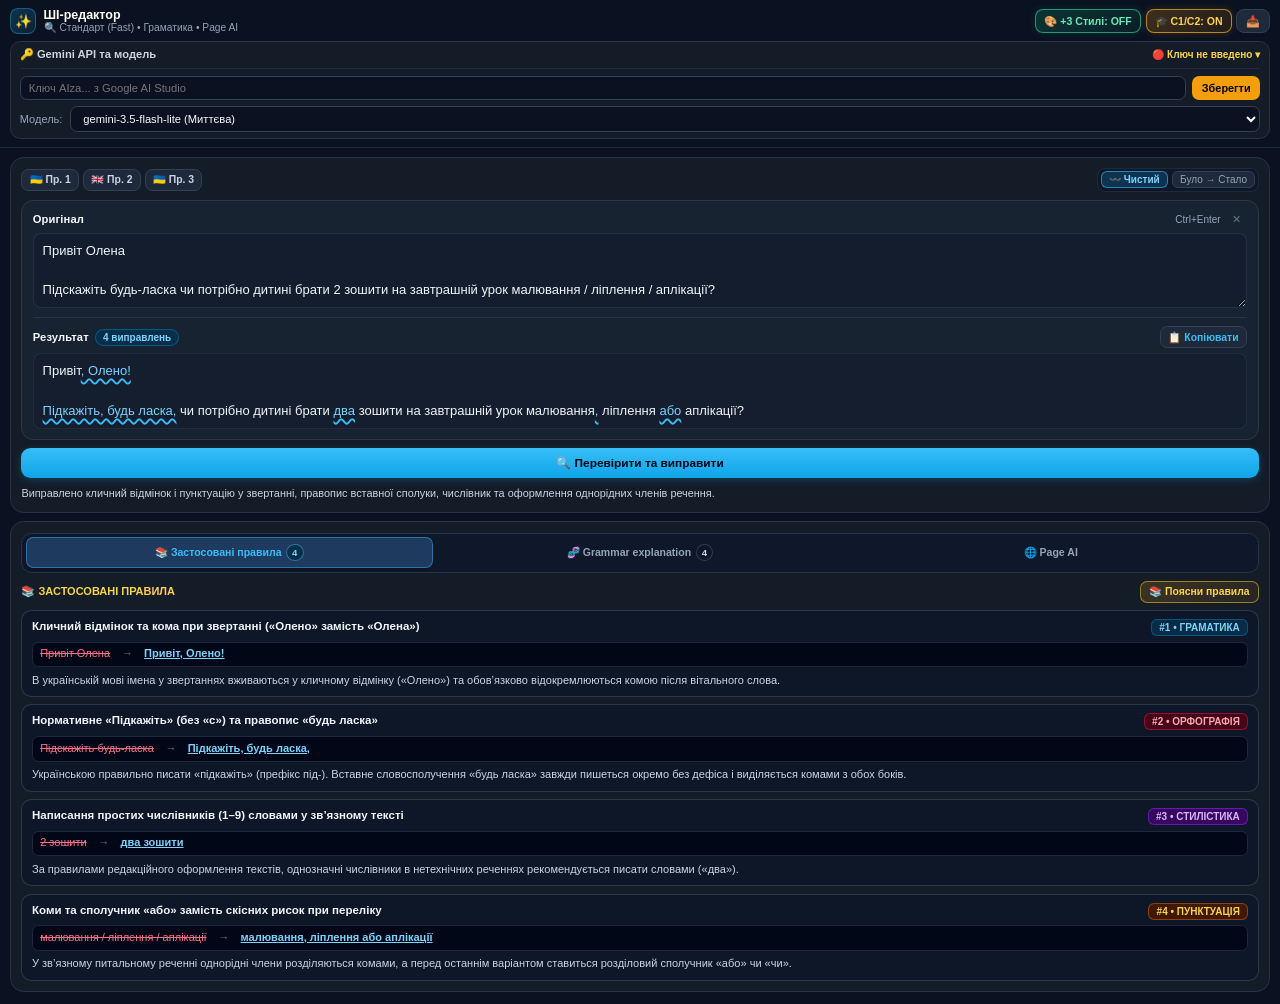
==== commit 459be21c: "Merge branch 'main' of https://github.com/Koonstaantiin/koonstaantiin.github.io" ====
--- a/chrome_plugin/sidepanel.html
+++ b/chrome_plugin/sidepanel.html
@@ -15,12 +15,12 @@
           <span class="sp-brand-icon">✨</span>
           <div>
             <div class="sp-brand-title">ШІ-редактор</div>
-            <div id="spModeSubtitle" class="sp-brand-sub">⚡ Швидка перевірка + правила</div>
+            <div id="spModeSubtitle" class="sp-brand-sub">🔍 Стандарт (Fast) • Граматика • Page AI</div>
           </div>
         </div>
         <div class="sp-header-actions">
-          <button id="btnToggleQuickMode" type="button" class="ext-btn-quick ext-btn-quick-active" aria-pressed="true" title="Перемикач режиму: ⚡ Швидкий (лише граматика оригіналу + правила, у 3 рази швидше) або 🎨 4 Стилі (генерація Стандарт / Short / Formal / Corp)">
-            ⚡ Швидкий
+          <button id="btnToggleQuickMode" type="button" class="ext-btn-quick ext-btn-quick-active" aria-pressed="false" title="Варіант 2: за замовчуванням миттєво генерується лише «🔍 Стандарт». Натисніть «🎨 +3 Стилі», щоб додати генерацію Short / Formal / Corp">
+            🎨 +3 Стилі
           </button>
           <button id="btnToggleCamC1C2" type="button" class="ext-btn-cam ext-btn-cam-active" aria-pressed="true" title="Суворий режим Cambridge C1/C2 (CAE/CPE): перевіряє всі 12 розділів поглибленої граматики (Unreal Past, Modal Idioms, Inversion, Subjunctive, Conditionals, Collocations)">
             🎓 C1/C2: ON
@@ -132,15 +132,113 @@
         <p id="proofreadSummaryText" class="sp-summary-text"></p>
       </section>
 
-      <!-- Applied Rules Breakdown -->
+      <!-- 3-Tab Analysis & Page Assistant Section -->
       <section class="ai-editor-shell sp-rules-section">
-        <div class="sp-rules-header">
-          <span class="text-[11px] font-extrabold text-amber-300 uppercase">📚 Застосовані правила</span>
-          <button id="btnExplainRules" type="button" class="ext-btn-explain" title="Згенерувати детальне пояснення граматичних правил для поточного виправлення">
-            📚 Поясни правила
-          </button>
-        </div>
-        <div id="proofreadRulesContainer" class="space-y-2"></div>
+        <div class="sp-analysis-tabs" role="tablist" aria-label="Аналіз та асистент сторінки">
+          <button id="btnTabAppliedRules" type="button" data-analysis-tab="rules" class="sp-analysis-tab sp-analysis-tab-active" role="tab" aria-selected="true" title="Застосовані правила виправлення">
+            <span>📚 Застосовані правила</span>
+            <span id="appliedRulesTabBadge" class="sp-tab-badge">0</span>
+          </button>
+          <button id="btnTabGrammarExplanation" type="button" data-analysis-tab="grammar" class="sp-analysis-tab" role="tab" aria-selected="false" title="Grammar explanation — повний граматичний розбір речення">
+            <span>🧬 Grammar explanation</span>
+            <span id="grammarExplanationTabBadge" class="sp-tab-badge">0</span>
+          </button>
+          <button id="btnTabPageAssistant" type="button" data-analysis-tab="page" class="sp-analysis-tab" role="tab" aria-selected="false" title="Page Assistant — запитання по поточній сторінці або виділеному тексту">
+            <span>🌐 Page AI</span>
+            <span id="pageSelectionActiveDot" class="sp-selection-dot hidden" title="Виділено текст на сторінці"></span>
+          </button>
+        </div>
+
+        <!-- TAB 1 PANEL: Застосовані правила -->
+        <div id="proofreadRulesPanel" class="space-y-2">
+          <div class="sp-rules-header">
+            <span class="text-[11px] font-extrabold text-amber-300 uppercase">📚 Застосовані правила</span>
+            <button id="btnExplainRules" type="button" class="ext-btn-explain" title="Згенерувати детальне пояснення застосованих правил та граматичний розбір речення">
+              📚 Поясни правила
+            </button>
+          </div>
+          <div id="proofreadRulesContainer" class="space-y-2"></div>
+        </div>
+
+        <!-- TAB 2 PANEL: Grammar explanation -->
+        <div id="grammarExplanationPanel" class="space-y-2 hidden">
+          <div class="sp-rules-header">
+            <span class="text-[11px] font-extrabold text-sky-300 uppercase">🧬 Grammar explanation</span>
+            <button id="btnExplainGrammar" type="button" class="ext-btn-explain" title="Згенерувати повний синтаксичний і граматичний розбір речення">
+              🧬 Поясни граматику
+            </button>
+          </div>
+          <div id="grammarExplanationContainer" class="space-y-2"></div>
+        </div>
+
+        <!-- TAB 3 PANEL: Page Assistant (Selection-Aware) -->
+        <div id="pageAssistantPanel" class="space-y-2.5 hidden">
+          <div class="sp-rules-header">
+            <span class="text-[11px] font-extrabold text-emerald-300 uppercase">🌐 Page Assistant</span>
+            <button id="btnRefreshPageContext" type="button" class="ext-chip-btn" title="Зчитати актуальний текст та виділення з активної вкладки">
+              🔄 Оновити контекст
+            </button>
+          </div>
+
+          <!-- Active Page Metadata Bar -->
+          <div id="pageAssistantContextMeta" class="sp-page-context-bar">
+            📄 Контекст активної сторінки зчитується автоматично
+          </div>
+
+          <!-- Auto-Detected Page Selection Priority Card -->
+          <div id="pageAssistantSelectionCard" class="sp-selection-priority-card hidden">
+            <div class="sp-selection-card-header">
+              <span class="sp-selection-badge">🎯 Пріоритет: виділений текст на сторінці</span>
+              <button id="btnClearPageSelectionFocus" type="button" class="sp-selection-ignore-btn" title="Ігнорувати виділення та відповідати по всій сторінці">
+                ✕ Уся сторінка
+              </button>
+            </div>
+            <div id="pageAssistantSelectionPreview" class="sp-selection-preview-text"></div>
+          </div>
+
+          <!-- Quick Starter Prompts -->
+          <div class="sp-presets-group flex-wrap" aria-label="Швидкі запити по сторінці">
+            <button type="button" data-page-preset="Поясни головну суть та зроби короткий зміст (summary)." class="page-preset-btn ext-chip-btn">📝 Короткий зміст</button>
+            <button type="button" data-page-preset="Випиши ключові тези, факти та висновки." class="page-preset-btn ext-chip-btn">🔑 Головні тези</button>
+            <button type="button" data-page-preset="Поясни граматику, лексику та переклад цього фрагмента або тексту." class="page-preset-btn ext-chip-btn">🎓 Розбір і переклад</button>
+            <button type="button" data-page-preset="Знайди запитання чи завдання та дай правильні відповіді з коротким поясненням." class="page-preset-btn ext-chip-btn">❓ Відповіді на питання</button>
+          </div>
+
+          <!-- Question / Prompt Input -->
+          <div class="ai-editor-boxes-card">
+            <div class="sp-box-section">
+              <div class="sp-box-header">
+                <label for="pageAssistantInput" class="sp-box-title">Запитання або промпт</label>
+                <div class="flex items-center gap-1.5">
+                  <span class="text-[10px] text-slate-400">Ctrl+Enter</span>
+                  <button id="btnClearPagePrompt" type="button" class="sp-clear-btn" title="Очистити запитання">✕</button>
+                </div>
+              </div>
+              <textarea id="pageAssistantInput" rows="2" spellcheck="false" placeholder="Запитайте будь-що про виділений фрагмент або поточну сторінку..." class="proofread-textarea"></textarea>
+            </div>
+          </div>
+
+          <!-- Primary Ask Button -->
+          <button id="btnAskPageAssistant" type="button" class="ext-btn-primary">
+            🤖 Запитати по сторінці
+          </button>
+
+          <!-- Assistant Answer Card -->
+          <div id="pageAssistantResultWrap" class="ai-editor-boxes-card hidden">
+            <div class="sp-box-section">
+              <div class="sp-box-header">
+                <div class="flex items-center gap-1.5">
+                  <span class="sp-box-title text-emerald-300">Відповідь Page AI</span>
+                  <span id="pageAssistantScopeBadge" class="text-[10px] font-bold px-2 py-0.5 rounded-full bg-emerald-950 text-emerald-300 border border-emerald-700/70">Сторінка</span>
+                </div>
+                <button id="btnCopyPageAnswer" type="button" title="Скопіювати відповідь у буфер обміну" class="ext-copy-btn">
+                  📋 Копіювати
+                </button>
+              </div>
+              <div id="pageAssistantAnswerBox" class="proofread-result-text sp-assistant-answer"></div>
+            </div>
+          </div>
+        </div>
       </section>
     </main>
   </div>
--- a/chrome_plugin/sidepanel.css
+++ b/chrome_plugin/sidepanel.css
@@ -424,9 +424,88 @@
   margin: 0;
 }
 
-/* Applied Rules Section in Narrow Sidebar */
+/* Applied Rules, Grammar Explanation & Page Assistant Section in Narrow Sidebar */
 .sp-rules-section {
-  gap: 0.45rem;
+  gap: 0.5rem;
+}
+
+.sp-analysis-tabs {
+  display: grid;
+  grid-template-columns: repeat(3, minmax(0, 1fr));
+  gap: 0.25rem;
+  background-color: #0f172a;
+  padding: 0.22rem;
+  border-radius: 0.65rem;
+  border: 1px solid #263548;
+}
+
+@container sidepanel (max-width: 340px) {
+  .sp-analysis-tabs {
+    grid-template-columns: 1fr;
+  }
+}
+
+.sp-analysis-tab {
+  display: inline-flex;
+  align-items: center;
+  justify-content: center;
+  gap: 0.28rem;
+  border: 1px solid transparent;
+  background: transparent;
+  color: #94a3b8;
+  font-size: 0.66rem;
+  font-weight: 700;
+  padding: 0.38rem 0.25rem;
+  border-radius: 0.45rem;
+  cursor: pointer;
+  transition: all 0.14s ease;
+  text-align: center;
+  white-space: nowrap;
+  overflow: hidden;
+  text-overflow: ellipsis;
+}
+
+.sp-analysis-tab:hover {
+  color: #e2e8f0;
+  background-color: rgba(30, 41, 59, 0.7);
+}
+
+.sp-analysis-tab-active {
+  background-color: #1e3a5f !important;
+  color: #38bdf8 !important;
+  border-color: rgba(56, 189, 248, 0.45) !important;
+  box-shadow: 0 1px 3px rgba(0, 0, 0, 0.3);
+}
+
+.sp-tab-badge {
+  display: inline-flex;
+  align-items: center;
+  justify-content: center;
+  min-width: 1.1rem;
+  height: 1.05rem;
+  padding: 0 0.28rem;
+  border-radius: 9999px;
+  font-size: 0.6rem;
+  font-weight: 800;
+  background-color: rgba(15, 23, 42, 0.85);
+  color: #cbd5e1;
+  border: 1px solid rgba(100, 116, 139, 0.4);
+  flex-shrink: 0;
+}
+
+.sp-analysis-tab-active .sp-tab-badge {
+  background-color: rgba(8, 47, 73, 0.95);
+  color: #7dd3fc;
+  border-color: rgba(56, 189, 248, 0.5);
+}
+
+.sp-selection-dot {
+  width: 0.45rem;
+  height: 0.45rem;
+  border-radius: 9999px;
+  background-color: #fbbf24;
+  box-shadow: 0 0 6px rgba(251, 191, 36, 0.85);
+  flex-shrink: 0;
 }
 
 .sp-rules-header {
@@ -434,6 +513,148 @@
   align-items: center;
   justify-content: space-between;
   gap: 0.4rem;
+}
+
+/* Tab 2: Grammar Explanation Overview & Construction Cards */
+.grammar-overview-card {
+  background: linear-gradient(145deg, rgba(15, 23, 42, 0.92), rgba(8, 47, 73, 0.35));
+  border: 1px solid rgba(56, 189, 248, 0.38);
+  border-radius: 0.65rem;
+  padding: 0.55rem 0.65rem;
+  display: flex;
+  flex-direction: column;
+  gap: 0.4rem;
+}
+
+.grammar-overview-item {
+  display: flex;
+  flex-direction: column;
+  gap: 0.15rem;
+}
+
+.grammar-overview-label {
+  font-size: 0.62rem;
+  font-weight: 800;
+  text-transform: uppercase;
+  letter-spacing: 0.03em;
+  color: #38bdf8;
+}
+
+.grammar-overview-value {
+  font-size: 0.7rem;
+  color: #f1f5f9;
+  line-height: 1.4;
+}
+
+.grammar-formula-box {
+  font-size: 0.68rem;
+  font-family: ui-monospace, SFMono-Regular, Menlo, Consolas, monospace;
+  background-color: rgba(2, 6, 23, 0.88);
+  border: 1px solid rgba(56, 189, 248, 0.3);
+  color: #bae6fd;
+  padding: 0.3rem 0.5rem;
+  border-radius: 0.45rem;
+  line-height: 1.45;
+  word-break: break-word;
+}
+
+.grammar-item-card {
+  background-color: rgba(15, 23, 42, 0.85);
+  border: 1px solid rgba(51, 65, 85, 0.8);
+  border-radius: 0.65rem;
+  padding: 0.5rem 0.6rem;
+  display: flex;
+  flex-direction: column;
+  gap: 0.35rem;
+  transition: border-color 0.14s ease, background-color 0.14s ease;
+}
+
+.grammar-item-card:hover {
+  background-color: #0f172a;
+  border-color: rgba(56, 189, 248, 0.55);
+}
+
+.grammar-fragment-chip {
+  font-size: 0.69rem;
+  font-family: ui-monospace, SFMono-Regular, Menlo, Consolas, monospace;
+  background-color: rgba(2, 6, 23, 0.9);
+  border: 1px solid #1e293b;
+  color: #7dd3fc;
+  padding: 0.22rem 0.45rem;
+  border-radius: 0.4rem;
+  word-break: break-word;
+  line-height: 1.4;
+  font-weight: 600;
+}
+
+/* Tab 3: Selection-Aware Page Assistant */
+.sp-page-context-bar {
+  font-size: 0.66rem;
+  color: #cbd5e1;
+  background-color: rgba(15, 23, 42, 0.75);
+  border: 1px solid #1e293b;
+  border-radius: 0.5rem;
+  padding: 0.35rem 0.5rem;
+  line-height: 1.35;
+  word-break: break-word;
+}
+
+.sp-selection-priority-card {
+  background: linear-gradient(135deg, rgba(245, 158, 11, 0.15), rgba(14, 165, 233, 0.12));
+  border: 1px solid rgba(251, 191, 36, 0.55);
+  border-radius: 0.6rem;
+  padding: 0.45rem 0.55rem;
+  display: flex;
+  flex-direction: column;
+  gap: 0.3rem;
+}
+
+.sp-selection-card-header {
+  display: flex;
+  align-items: center;
+  justify-content: space-between;
+  gap: 0.35rem;
+}
+
+.sp-selection-badge {
+  font-size: 0.64rem;
+  font-weight: 800;
+  color: #fde68a;
+}
+
+.sp-selection-ignore-btn {
+  background-color: rgba(15, 23, 42, 0.75);
+  color: #cbd5e1;
+  border: 1px solid rgba(148, 163, 184, 0.35);
+  border-radius: 0.35rem;
+  padding: 0.12rem 0.38rem;
+  font-size: 0.6rem;
+  font-weight: 700;
+  cursor: pointer;
+  white-space: nowrap;
+}
+
+.sp-selection-ignore-btn:hover {
+  color: #ffffff;
+  border-color: #94a3b8;
+}
+
+.sp-selection-preview-text {
+  font-size: 0.68rem;
+  color: #f8fafc;
+  font-style: italic;
+  line-height: 1.4;
+  background-color: rgba(2, 6, 23, 0.65);
+  border-radius: 0.4rem;
+  padding: 0.3rem 0.45rem;
+  max-height: 4.5rem;
+  overflow-y: auto;
+  word-break: break-word;
+}
+
+.sp-assistant-answer {
+  max-height: 22rem;
+  overflow-y: auto;
 }
 
 .proofread-rule-card {
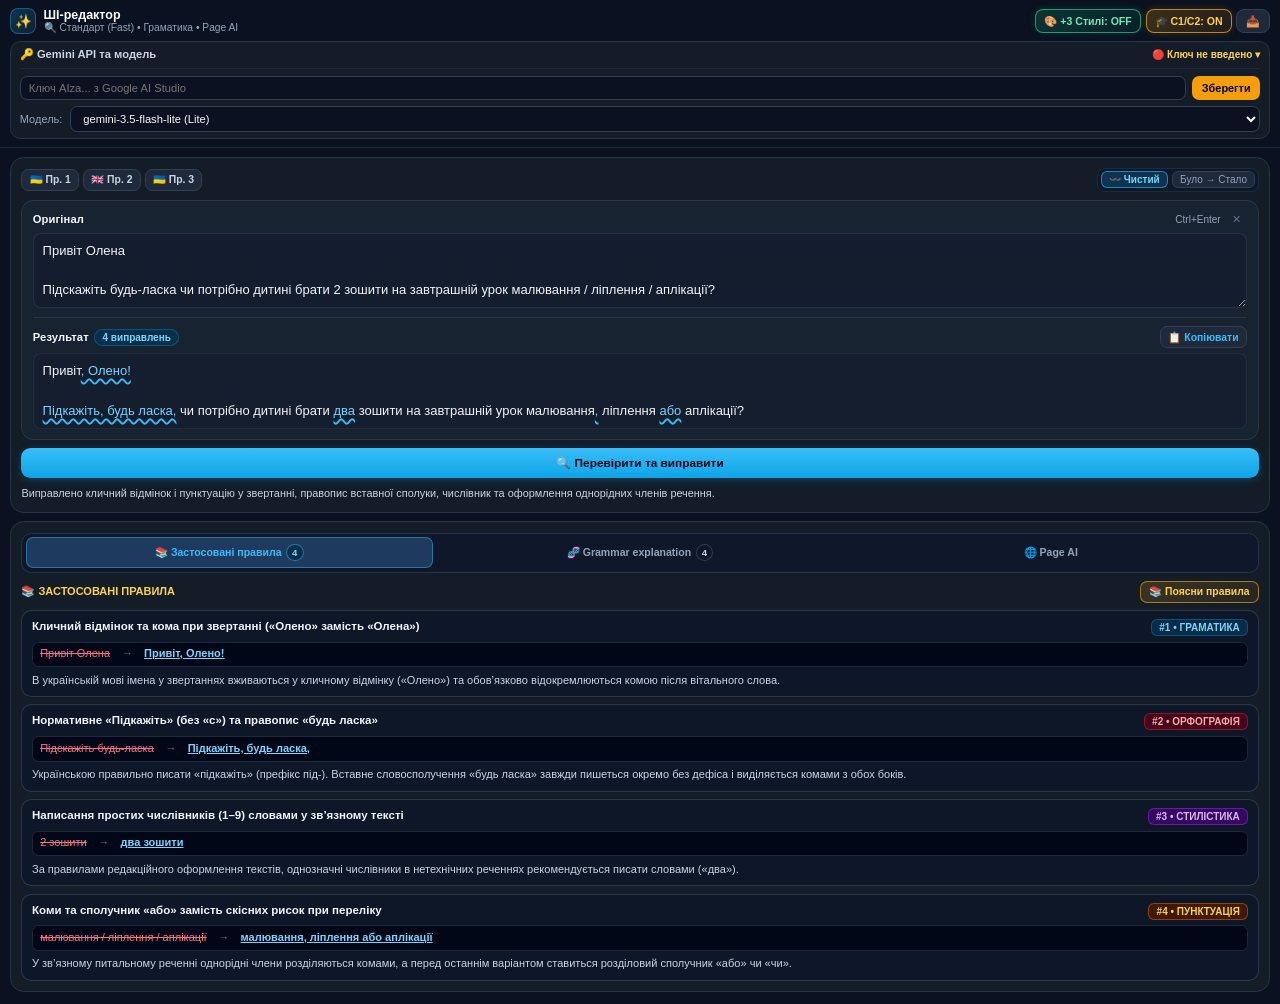
==== commit aa03a379: "feat: add side panel UI styles, HTML structure, and tools for Chrome extension" ====
--- a/chrome_plugin/sidepanel.html
+++ b/chrome_plugin/sidepanel.html
@@ -44,10 +44,11 @@
           <div class="flex items-center justify-between gap-2">
             <label for="extModelSelect" class="text-[11px] text-slate-400 font-medium">Модель:</label>
             <select id="extModelSelect" class="ext-input">
-              <option value="gemini-3.5-flash-lite" selected>gemini-3.5-flash-lite (Миттєва)</option>
-              <option value="gemini-3.8-flash">gemini-3.8-flash (Розумна)</option>
+              <option value="gemini-3.1-flash-lite" selected>gemini-3.1-flash-lite (Найшвидша Lite)</option>
+              <option value="gemini-3.6-flash">gemini-3.6-flash (Швидка Flash, minimal)</option>
+              <option value="gemini-3.5-flash-lite">gemini-3.5-flash-lite (Lite)</option>
+              <option value="gemini-3.8-flash">gemini-3.8-flash (Розумна Flash)</option>
               <option value="gemini-4-argon">gemini-4-argon (Глибока)</option>
-              <option value="gemini-4-carbon">gemini-4-carbon (Макс)</option>
             </select>
           </div>
         </div>
@@ -110,11 +111,12 @@
           <!-- BOX 2: Результат -->
           <div class="sp-box-section">
             <div class="sp-box-header">
-              <div class="flex items-center gap-1.5">
+              <div class="sp-result-meta-group">
                 <span class="sp-box-title">Результат</span>
                 <span id="proofreadChangesCountBadge" class="text-[10px] font-bold px-2 py-0.5 rounded-full bg-sky-950 text-sky-300 border border-sky-700/70">0 змін</span>
-              </div>
-              <button id="btnCopyProofread" type="button" title="Скопіювати активний варіант у буфер обміну" class="ext-copy-btn">
+                <span id="proofreadTimingBadge" class="sp-timing-badge hidden" title="Час відповіді та використана модель Gemini"></span>
+              </div>
+              <button id="btnCopyProofread" type="button" title="Скопіювати активний варіант у буфер обміну" class="ext-copy-btn shrink-0">
                 📋 Копіювати
               </button>
             </div>
--- a/chrome_plugin/sidepanel.css
+++ b/chrome_plugin/sidepanel.css
@@ -342,6 +342,25 @@
   align-items: center;
   justify-content: space-between;
   gap: 0.4rem;
+}
+
+.sp-result-meta-group {
+  display: flex;
+  flex-wrap: wrap;
+  align-items: center;
+  gap: 0.35rem;
+  min-width: 0;
+}
+
+.sp-timing-badge {
+  font-size: 0.625rem;
+  font-weight: 600;
+  color: #94a3b8;
+  background-color: rgba(15, 23, 42, 0.8);
+  border: 1px solid #334155;
+  border-radius: 9999px;
+  padding: 0.125rem 0.45rem;
+  white-space: nowrap;
 }
 
 .sp-box-title {
@@ -653,8 +672,98 @@
 }
 
 .sp-assistant-answer {
-  max-height: 22rem;
+  max-height: 24rem;
   overflow-y: auto;
+  white-space: normal;
+  display: flex;
+  flex-direction: column;
+  gap: 0.45rem;
+}
+
+.sp-assistant-answer strong {
+  color: #f8fafc;
+  font-weight: 700;
+}
+
+.sp-assistant-answer em {
+  color: #bae6fd;
+  font-style: italic;
+}
+
+.sp-md-p {
+  margin: 0;
+  line-height: 1.55;
+  color: #e2e8f0;
+}
+
+.sp-md-h {
+  margin: 0.2rem 0 0;
+  font-weight: 800;
+  line-height: 1.3;
+  color: #7dd3fc;
+}
+
+.sp-md-h1 { font-size: 0.92rem; }
+.sp-md-h2 { font-size: 0.86rem; }
+.sp-md-h3 { font-size: 0.8rem; color: #6ee7b7; }
+.sp-md-h4 { font-size: 0.76rem; color: #cbd5e1; }
+
+.sp-md-quote {
+  margin: 0;
+  padding: 0.45rem 0.6rem;
+  border-left: 3px solid #10b981;
+  background-color: rgba(16, 185, 129, 0.08);
+  border-radius: 0 0.45rem 0.45rem 0;
+  color: #f1f5f9;
+  line-height: 1.55;
+}
+
+.sp-md-quote strong {
+  color: #fde68a;
+}
+
+.sp-md-hr {
+  border: 0;
+  border-top: 1px solid #334155;
+  margin: 0.25rem 0;
+}
+
+.sp-md-ul,
+.sp-md-ol {
+  margin: 0;
+  padding-left: 1.15rem;
+  display: flex;
+  flex-direction: column;
+  gap: 0.22rem;
+  color: #e2e8f0;
+  line-height: 1.5;
+}
+
+.sp-md-ul { list-style-type: disc; }
+.sp-md-ol { list-style-type: decimal; }
+
+.sp-md-code {
+  font-family: ui-monospace, SFMono-Regular, Menlo, Consolas, monospace;
+  font-size: 0.73rem;
+  background-color: rgba(2, 6, 23, 0.85);
+  border: 1px solid #334155;
+  color: #7dd3fc;
+  padding: 0.05rem 0.3rem;
+  border-radius: 0.3rem;
+}
+
+.sp-md-pre {
+  margin: 0;
+  padding: 0.45rem 0.55rem;
+  background-color: #020617;
+  border: 1px solid #1e293b;
+  border-radius: 0.45rem;
+  overflow-x: auto;
+  font-family: ui-monospace, SFMono-Regular, Menlo, Consolas, monospace;
+  font-size: 0.72rem;
+  line-height: 1.45;
+  color: #e2e8f0;
+  white-space: pre;
 }
 
 .proofread-rule-card {
